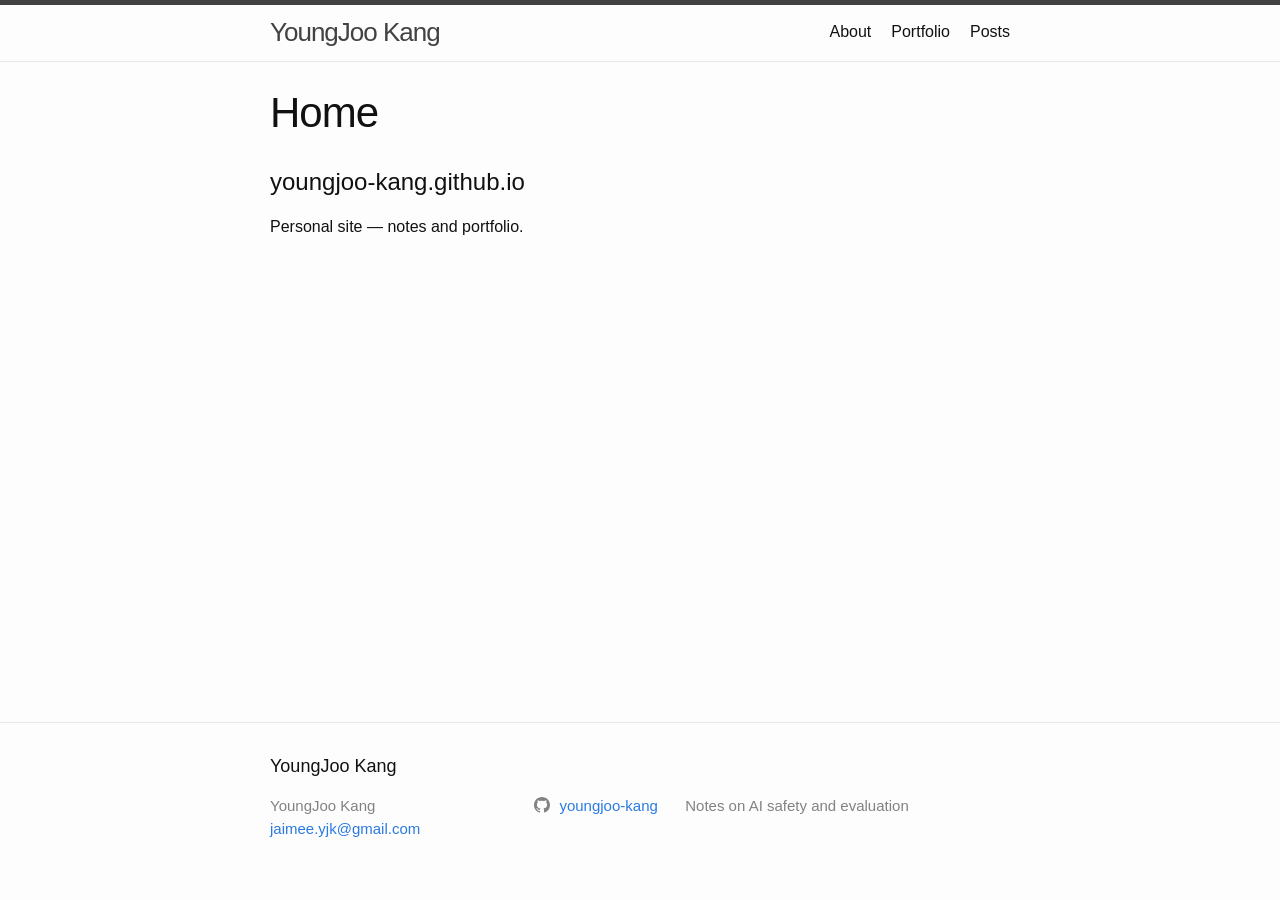
==== index.html @ 8b31a20b "deploy: youngjoo-kang/incubating@7ffd8a8e2f0ecfff0419dbbb44ae7ae4fb00c22d" ====
<!DOCTYPE html>
<html lang="en"><head>
  <meta charset="utf-8">
  <meta http-equiv="X-UA-Compatible" content="IE=edge">
  <meta name="viewport" content="width=device-width, initial-scale=1"><!-- Begin Jekyll SEO tag v2.8.0 -->
<title>Home | YoungJoo Kang</title>
<meta name="generator" content="Jekyll v3.10.0" />
<meta property="og:title" content="Home" />
<meta name="author" content="YoungJoo Kang" />
<meta property="og:locale" content="en_US" />
<meta name="description" content="Notes on AI safety and evaluation" />
<meta property="og:description" content="Notes on AI safety and evaluation" />
<meta property="og:site_name" content="YoungJoo Kang" />
<meta property="og:type" content="website" />
<meta name="twitter:card" content="summary" />
<meta property="twitter:title" content="Home" />
<script type="application/ld+json">
{"@context":"https://schema.org","@type":"WebSite","author":{"@type":"Person","name":"YoungJoo Kang"},"description":"Notes on AI safety and evaluation","headline":"Home","name":"YoungJoo Kang","url":"/"}</script>
<!-- End Jekyll SEO tag -->
<link rel="stylesheet" href="/assets/main.css"><link type="application/atom+xml" rel="alternate" href="/feed.xml" title="YoungJoo Kang" /></head>
<body><header class="site-header" role="banner">

  <div class="wrapper"><a class="site-title" rel="author" href="/">YoungJoo Kang</a><nav class="site-nav">
        <input type="checkbox" id="nav-trigger" class="nav-trigger" />
        <label for="nav-trigger">
          <span class="menu-icon">
            <svg viewBox="0 0 18 15" width="18px" height="15px">
              <path d="M18,1.484c0,0.82-0.665,1.484-1.484,1.484H1.484C0.665,2.969,0,2.304,0,1.484l0,0C0,0.665,0.665,0,1.484,0 h15.032C17.335,0,18,0.665,18,1.484L18,1.484z M18,7.516C18,8.335,17.335,9,16.516,9H1.484C0.665,9,0,8.335,0,7.516l0,0 c0-0.82,0.665-1.484,1.484-1.484h15.032C17.335,6.031,18,6.696,18,7.516L18,7.516z M18,13.516C18,14.335,17.335,15,16.516,15H1.484 C0.665,15,0,14.335,0,13.516l0,0c0-0.82,0.665-1.483,1.484-1.483h15.032C17.335,12.031,18,12.695,18,13.516L18,13.516z"/>
            </svg>
          </span>
        </label>

        <div class="trigger"><a class="page-link" href="/about.html">About</a><a class="page-link" href="/portfolio/">Portfolio</a><a class="page-link" href="/posts/">Posts</a></div>
      </nav></div>
</header>
<main class="page-content" aria-label="Content">
      <div class="wrapper">
        <article class="post">

  <header class="post-header">
    <h1 class="post-title">Home</h1>
  </header>

  <div class="post-content">
    <h1 id="youngjoo-kanggithubio">youngjoo-kang.github.io</h1>

<p>Personal site — notes and portfolio.</p>

  </div>

</article>

      </div>
    </main><footer class="site-footer h-card">
  <data class="u-url" href="/"></data>

  <div class="wrapper">

    <h2 class="footer-heading">YoungJoo Kang</h2>

    <div class="footer-col-wrapper">
      <div class="footer-col footer-col-1">
        <ul class="contact-list">
          <li class="p-name">YoungJoo Kang</li><li><a class="u-email" href="mailto:jaimee.yjk@gmail.com">jaimee.yjk@gmail.com</a></li></ul>
      </div>

      <div class="footer-col footer-col-2"><ul class="social-media-list"><li><a href="https://github.com/youngjoo-kang"><svg class="svg-icon"><use xlink:href="/assets/minima-social-icons.svg#github"></use></svg> <span class="username">youngjoo-kang</span></a></li></ul>
</div>

      <div class="footer-col footer-col-3">
        <p>Notes on AI safety and evaluation</p>
      </div>
    </div>

  </div>

</footer>
</body>

</html>
---- assets/main.css ----
/** Reset some basic elements */
body, h1, h2, h3, h4, h5, h6, p, blockquote, pre, hr, dl, dd, ol, ul, figure { margin: 0; padding: 0; }

/** Basic styling */
body { font: 400 16px/1.5 -apple-system, BlinkMacSystemFont, "Segoe UI", Roboto, Helvetica, Arial, sans-serif, "Apple Color Emoji", "Segoe UI Emoji", "Segoe UI Symbol"; color: #111; background-color: #fdfdfd; -webkit-text-size-adjust: 100%; -webkit-font-feature-settings: "kern" 1; -moz-font-feature-settings: "kern" 1; -o-font-feature-settings: "kern" 1; font-feature-settings: "kern" 1; font-kerning: normal; display: flex; min-height: 100vh; flex-direction: column; }

/** Set `margin-bottom` to maintain vertical rhythm */
h1, h2, h3, h4, h5, h6, p, blockquote, pre, ul, ol, dl, figure, .highlight { margin-bottom: 15px; }

/** `main` element */
main { display: block; /* Default value of `display` of `main` element is 'inline' in IE 11. */ }

/** Images */
img { max-width: 100%; vertical-align: middle; }

/** Figures */
figure > img { display: block; }

figcaption { font-size: 14px; }

/** Lists */
ul, ol { margin-left: 30px; }

li > ul, li > ol { margin-bottom: 0; }

/** Headings */
h1, h2, h3, h4, h5, h6 { font-weight: 400; }

/** Links */
a { color: #2a7ae2; text-decoration: none; }
a:visited { color: #1756a9; }
a:hover { color: #111; text-decoration: underline; }
.social-media-list a:hover { text-decoration: none; }
.social-media-list a:hover .username { text-decoration: underline; }

/** Blockquotes */
blockquote { color: #828282; border-left: 4px solid #e8e8e8; padding-left: 15px; font-size: 18px; letter-spacing: -1px; font-style: italic; }
blockquote > :last-child { margin-bottom: 0; }

/** Code formatting */
pre, code { font-size: 15px; border: 1px solid #e8e8e8; border-radius: 3px; background-color: #eef; }

code { padding: 1px 5px; }

pre { padding: 8px 12px; overflow-x: auto; }
pre > code { border: 0; padding-right: 0; padding-left: 0; }

/** Wrapper */
.wrapper { max-width: -webkit-calc(800px - (30px * 2)); max-width: calc(800px - (30px * 2)); margin-right: auto; margin-left: auto; padding-right: 30px; padding-left: 30px; }
@media screen and (max-width: 800px) { .wrapper { max-width: -webkit-calc(800px - (30px)); max-width: calc(800px - (30px)); padding-right: 15px; padding-left: 15px; } }

/** Clearfix */
.wrapper:after, .footer-col-wrapper:after { content: ""; display: table; clear: both; }

/** Icons */
.svg-icon { width: 16px; height: 16px; display: inline-block; fill: #828282; padding-right: 5px; vertical-align: text-top; }

.social-media-list li + li { padding-top: 5px; }

/** Tables */
table { margin-bottom: 30px; width: 100%; text-align: left; color: #3f3f3f; border-collapse: collapse; border: 1px solid #e8e8e8; }
table tr:nth-child(even) { background-color: #f7f7f7; }
table th, table td { padding: 10px 15px; }
table th { background-color: #f0f0f0; border: 1px solid #dedede; border-bottom-color: #c9c9c9; }
table td { border: 1px solid #e8e8e8; }

/** Site header */
.site-header { border-top: 5px solid #424242; border-bottom: 1px solid #e8e8e8; min-height: 55.95px; position: relative; }

.site-title { font-size: 26px; font-weight: 300; line-height: 54px; letter-spacing: -1px; margin-bottom: 0; float: left; }
.site-title, .site-title:visited { color: #424242; }

.site-nav { float: right; line-height: 54px; }
.site-nav .nav-trigger { display: none; }
.site-nav .menu-icon { display: none; }
.site-nav .page-link { color: #111; line-height: 1.5; }
.site-nav .page-link:not(:last-child) { margin-right: 20px; }
@media screen and (max-width: 600px) { .site-nav { position: absolute; top: 9px; right: 15px; background-color: #fdfdfd; border: 1px solid #e8e8e8; border-radius: 5px; text-align: right; }
  .site-nav label[for="nav-trigger"] { display: block; float: right; width: 36px; height: 36px; z-index: 2; cursor: pointer; }
  .site-nav .menu-icon { display: block; float: right; width: 36px; height: 26px; line-height: 0; padding-top: 10px; text-align: center; }
  .site-nav .menu-icon > svg { fill: #424242; }
  .site-nav input ~ .trigger { clear: both; display: none; }
  .site-nav input:checked ~ .trigger { display: block; padding-bottom: 5px; }
  .site-nav .page-link { display: block; padding: 5px 10px; margin-left: 20px; }
  .site-nav .page-link:not(:last-child) { margin-right: 0; } }

/** Site footer */
.site-footer { border-top: 1px solid #e8e8e8; padding: 30px 0; }

.footer-heading { font-size: 18px; margin-bottom: 15px; }

.contact-list, .social-media-list { list-style: none; margin-left: 0; }

.footer-col-wrapper { font-size: 15px; color: #828282; margin-left: -15px; }

.footer-col { float: left; margin-bottom: 15px; padding-left: 15px; }

.footer-col-1 { width: -webkit-calc(35% - (30px / 2)); width: calc(35% - (30px / 2)); }

.footer-col-2 { width: -webkit-calc(20% - (30px / 2)); width: calc(20% - (30px / 2)); }

.footer-col-3 { width: -webkit-calc(45% - (30px / 2)); width: calc(45% - (30px / 2)); }

@media screen and (max-width: 800px) { .footer-col-1, .footer-col-2 { width: -webkit-calc(50% - (30px / 2)); width: calc(50% - (30px / 2)); }
  .footer-col-3 { width: -webkit-calc(100% - (30px / 2)); width: calc(100% - (30px / 2)); } }
@media screen and (max-width: 600px) { .footer-col { float: none; width: -webkit-calc(100% - (30px / 2)); width: calc(100% - (30px / 2)); } }
/** Page content */
.page-content { padding: 30px 0; flex: 1; }

.page-heading { font-size: 32px; }

.post-list-heading { font-size: 28px; }

.post-list { margin-left: 0; list-style: none; }
.post-list > li { margin-bottom: 30px; }

.post-meta { font-size: 14px; color: #828282; }

.post-link { display: block; font-size: 24px; }

/** Posts */
.post-header { margin-bottom: 30px; }

.post-title { font-size: 42px; letter-spacing: -1px; line-height: 1; }
@media screen and (max-width: 800px) { .post-title { font-size: 36px; } }

.post-content { margin-bottom: 30px; }
.post-content h2 { font-size: 32px; }
@media screen and (max-width: 800px) { .post-content h2 { font-size: 28px; } }
.post-content h3 { font-size: 26px; }
@media screen and (max-width: 800px) { .post-content h3 { font-size: 22px; } }
.post-content h4 { font-size: 20px; }
@media screen and (max-width: 800px) { .post-content h4 { font-size: 18px; } }

/** Syntax highlighting styles */
.highlight { background: #fff; }
.highlighter-rouge .highlight { background: #eef; }
.highlight .c { color: #998; font-style: italic; }
.highlight .err { color: #a61717; background-color: #e3d2d2; }
.highlight .k { font-weight: bold; }
.highlight .o { font-weight: bold; }
.highlight .cm { color: #998; font-style: italic; }
.highlight .cp { color: #999; font-weight: bold; }
.highlight .c1 { color: #998; font-style: italic; }
.highlight .cs { color: #999; font-weight: bold; font-style: italic; }
.highlight .gd { color: #000; background-color: #fdd; }
.highlight .gd .x { color: #000; background-color: #faa; }
.highlight .ge { font-style: italic; }
.highlight .gr { color: #a00; }
.highlight .gh { color: #999; }
.highlight .gi { color: #000; background-color: #dfd; }
.highlight .gi .x { color: #000; background-color: #afa; }
.highlight .go { color: #888; }
.highlight .gp { color: #555; }
.highlight .gs { font-weight: bold; }
.highlight .gu { color: #aaa; }
.highlight .gt { color: #a00; }
.highlight .kc { font-weight: bold; }
.highlight .kd { font-weight: bold; }
.highlight .kp { font-weight: bold; }
.highlight .kr { font-weight: bold; }
.highlight .kt { color: #458; font-weight: bold; }
.highlight .m { color: #099; }
.highlight .s { color: #d14; }
.highlight .na { color: #008080; }
.highlight .nb { color: #0086B3; }
.highlight .nc { color: #458; font-weight: bold; }
.highlight .no { color: #008080; }
.highlight .ni { color: #800080; }
.highlight .ne { color: #900; font-weight: bold; }
.highlight .nf { color: #900; font-weight: bold; }
.highlight .nn { color: #555; }
.highlight .nt { color: #000080; }
.highlight .nv { color: #008080; }
.highlight .ow { font-weight: bold; }
.highlight .w { color: #bbb; }
.highlight .mf { color: #099; }
.highlight .mh { color: #099; }
.highlight .mi { color: #099; }
.highlight .mo { color: #099; }
.highlight .sb { color: #d14; }
.highlight .sc { color: #d14; }
.highlight .sd { color: #d14; }
.highlight .s2 { color: #d14; }
.highlight .se { color: #d14; }
.highlight .sh { color: #d14; }
.highlight .si { color: #d14; }
.highlight .sx { color: #d14; }
.highlight .sr { color: #009926; }
.highlight .s1 { color: #d14; }
.highlight .ss { color: #990073; }
.highlight .bp { color: #999; }
.highlight .vc { color: #008080; }
.highlight .vg { color: #008080; }
.highlight .vi { color: #008080; }
.highlight .il { color: #099; }
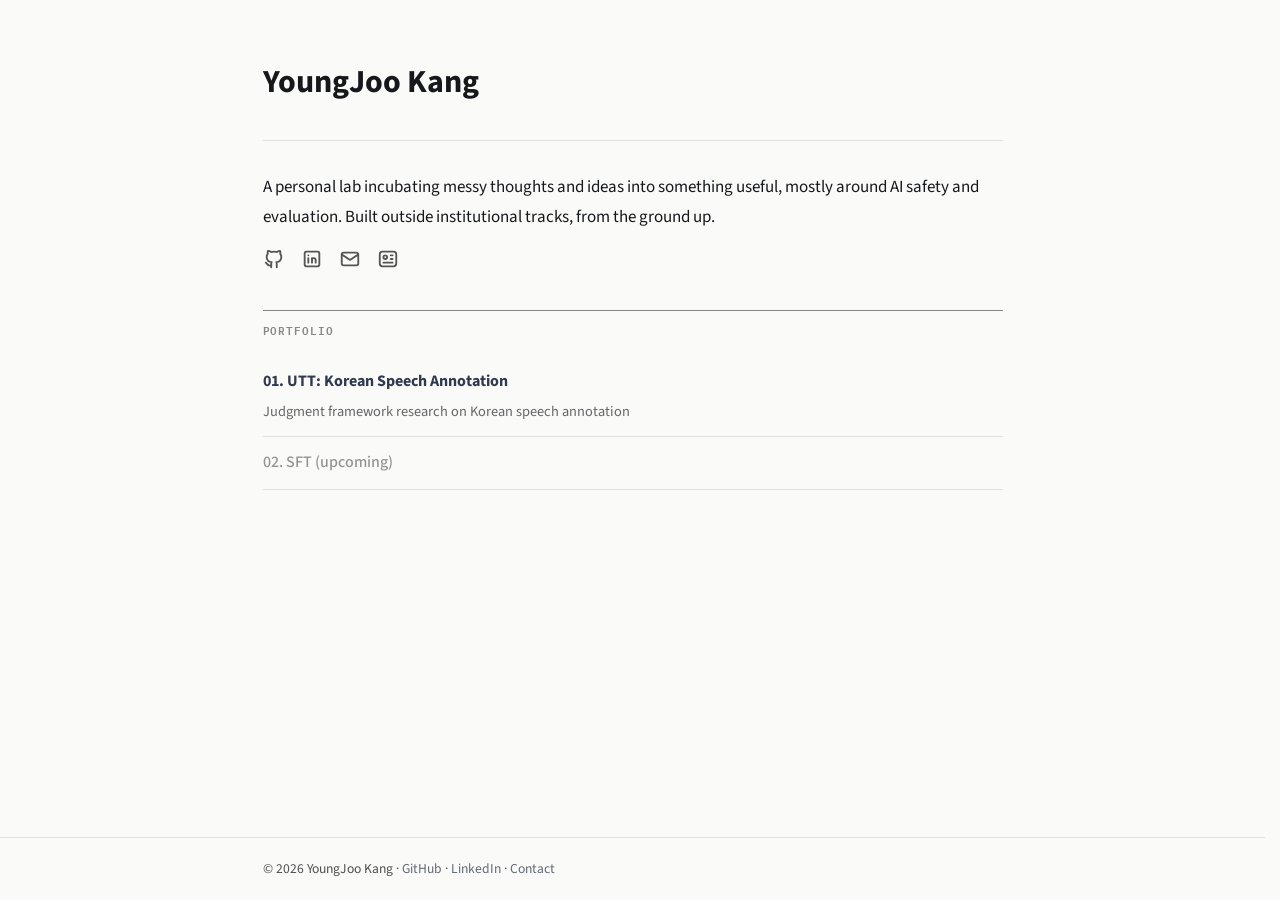
==== commit 85dac900: "deploy: youngjoo-kang/incubating@a59af5ba802f0922b0de7497b48bf69e81c887ba" ====
--- a/index.html
+++ b/index.html
@@ -2,78 +2,72 @@
 <html lang="en"><head>
   <meta charset="utf-8">
   <meta http-equiv="X-UA-Compatible" content="IE=edge">
-  <meta name="viewport" content="width=device-width, initial-scale=1"><!-- Begin Jekyll SEO tag v2.8.0 -->
+  <meta name="viewport" content="width=device-width, initial-scale=1"><!-- Begin Jekyll SEO tag v2.9.0 -->
 <title>Home | YoungJoo Kang</title>
-<meta name="generator" content="Jekyll v3.10.0" />
+<meta name="generator" content="Jekyll v4.4.1" />
 <meta property="og:title" content="Home" />
 <meta name="author" content="YoungJoo Kang" />
 <meta property="og:locale" content="en_US" />
-<meta name="description" content="Notes on AI safety and evaluation" />
-<meta property="og:description" content="Notes on AI safety and evaluation" />
+<meta name="description" content="Notes on AI Safety and Evaluation" />
+<meta name="twitter:description" property="og:description" content="Notes on AI Safety and Evaluation" />
 <meta property="og:site_name" content="YoungJoo Kang" />
 <meta property="og:type" content="website" />
 <meta name="twitter:card" content="summary" />
-<meta property="twitter:title" content="Home" />
+<meta name="twitter:title" content="Home" />
 <script type="application/ld+json">
-{"@context":"https://schema.org","@type":"WebSite","author":{"@type":"Person","name":"YoungJoo Kang"},"description":"Notes on AI safety and evaluation","headline":"Home","name":"YoungJoo Kang","url":"/"}</script>
+{"@context":"https://schema.org","@type":"WebSite","author":{"@type":"Person","name":"YoungJoo Kang"},"description":"Notes on AI Safety and Evaluation","headline":"Home","name":"YoungJoo Kang","url":"/"}</script>
 <!-- End Jekyll SEO tag -->
-<link rel="stylesheet" href="/assets/main.css"><link type="application/atom+xml" rel="alternate" href="/feed.xml" title="YoungJoo Kang" /></head>
-<body><header class="site-header" role="banner">
-
-  <div class="wrapper"><a class="site-title" rel="author" href="/">YoungJoo Kang</a><nav class="site-nav">
-        <input type="checkbox" id="nav-trigger" class="nav-trigger" />
-        <label for="nav-trigger">
-          <span class="menu-icon">
-            <svg viewBox="0 0 18 15" width="18px" height="15px">
-              <path d="M18,1.484c0,0.82-0.665,1.484-1.484,1.484H1.484C0.665,2.969,0,2.304,0,1.484l0,0C0,0.665,0.665,0,1.484,0 h15.032C17.335,0,18,0.665,18,1.484L18,1.484z M18,7.516C18,8.335,17.335,9,16.516,9H1.484C0.665,9,0,8.335,0,7.516l0,0 c0-0.82,0.665-1.484,1.484-1.484h15.032C17.335,6.031,18,6.696,18,7.516L18,7.516z M18,13.516C18,14.335,17.335,15,16.516,15H1.484 C0.665,15,0,14.335,0,13.516l0,0c0-0.82,0.665-1.483,1.484-1.483h15.032C17.335,12.031,18,12.695,18,13.516L18,13.516z"/>
-            </svg>
-          </span>
-        </label>
-
-        <div class="trigger"><a class="page-link" href="/about.html">About</a><a class="page-link" href="/portfolio/">Portfolio</a><a class="page-link" href="/posts/">Posts</a></div>
-      </nav></div>
-</header>
+<link rel="stylesheet" href="/assets/main.css"><link type="application/atom+xml" rel="alternate" href="/feed.xml" title="YoungJoo Kang" /><script data-goatcounter="https://youngjoo-kang.goatcounter.com/count" async src="//gc.zgo.at/count.js"></script></head>
+<body>
 <main class="page-content" aria-label="Content">
       <div class="wrapper">
-        <article class="post">
-
-  <header class="post-header">
-    <h1 class="post-title">Home</h1>
+        <article class="home">
+  <header class="home__header">
+    <h1 class="home__name">YoungJoo Kang</h1>
   </header>
 
-  <div class="post-content">
-    <h1 id="youngjoo-kanggithubio">youngjoo-kang.github.io</h1>
+  <div class="home__bio">
+    <p>A personal lab incubating messy thoughts and ideas into something useful, mostly around AI safety and evaluation. Built outside institutional tracks, from the ground up.</p>
 
-<p>Personal site — notes and portfolio.</p>
+<p class="home__links">
+<a href="https://github.com/youngjoo-kang" title="GitHub" aria-label="GitHub"><svg viewBox="0 0 24 24" role="img" aria-hidden="true" fill="none" stroke="currentColor" stroke-width="2" stroke-linecap="round" stroke-linejoin="round"><path d="M9 19c-4.3 1.4 -4.3 -2.5 -6 -3m12 5v-3.5c0 -1 .1 -1.4 -.5 -2c2.8 -.3 5.5 -1.4 5.5 -6a4.6 4.6 0 0 0 -1.3 -3.2a4.2 4.2 0 0 0 -.1 -3.2s-1.1 -.3 -3.5 1.3a12.3 12.3 0 0 0 -6.2 0c-2.4 -1.6 -3.5 -1.3 -3.5 -1.3a4.2 4.2 0 0 0 -.1 3.2a4.6 4.6 0 0 0 -1.3 3.2c0 4.6 2.7 5.7 5.5 6c-.6 .6 -.6 1.2 -.5 2v3.5" /></svg></a>
+<a href="https://www.linkedin.com/in/jaimeekang" title="LinkedIn" aria-label="LinkedIn"><svg viewBox="0 0 24 24" role="img" aria-hidden="true" fill="none" stroke="currentColor" stroke-width="2" stroke-linecap="round" stroke-linejoin="round"><path d="M4 6a2 2 0 0 1 2 -2h12a2 2 0 0 1 2 2v12a2 2 0 0 1 -2 2h-12a2 2 0 0 1 -2 -2z" /><path d="M8 11l0 5" /><path d="M8 8l0 .01" /><path d="M12 16l0 -5" /><path d="M16 16v-3a2 2 0 0 0 -4 0" /></svg></a>
+<a href="mailto:jaimee.yjk@gmail.com" title="Email" aria-label="Email"><svg viewBox="0 0 24 24" role="img" aria-hidden="true" fill="none" stroke="currentColor" stroke-width="2" stroke-linecap="round" stroke-linejoin="round"><path d="M3 7a2 2 0 0 1 2 -2h14a2 2 0 0 1 2 2v10a2 2 0 0 1 -2 2h-14a2 2 0 0 1 -2 -2z" /><path d="M3 7l9 6l9 -6" /></svg></a>
+<a href="/assets/resume.pdf" title="Resume" aria-label="Resume"><svg viewBox="0 0 24 24" role="img" aria-hidden="true" fill="none" stroke="currentColor" stroke-width="2" stroke-linecap="round" stroke-linejoin="round"><path d="M3 7a3 3 0 0 1 3 -3h12a3 3 0 0 1 3 3v10a3 3 0 0 1 -3 3h-12a3 3 0 0 1 -3 -3z" /><path d="M9 10m-2 0a2 2 0 1 0 4 0a2 2 0 1 0 -4 0" /><path d="M15 8l2 0" /><path d="M15 12l2 0" /><path d="M7 16l10 0" /></svg></a>
+</p>
 
   </div>
 
+  <section class="home__section">
+    <h2 class="home__label">Portfolio</h2>
+    <ul class="home__list">
+      
+      
+      
+      <li class="home__row">
+        <a class="home__row-title" href="/portfolio/utt/">01. UTT: Korean Speech Annotation</a>
+        <div class="home__row-desc">Judgment framework research on Korean speech annotation</div>
+      </li>
+      
+      <li class="home__row home__row--upcoming">
+        <span class="home__row-title">02. SFT (upcoming)</span>
+      </li>
+    </ul>
+  </section>
+
+  
 </article>
 
       </div>
-    </main><footer class="site-footer h-card">
-  <data class="u-url" href="/"></data>
-
+    </main><footer class="site-footer">
   <div class="wrapper">
-
-    <h2 class="footer-heading">YoungJoo Kang</h2>
-
-    <div class="footer-col-wrapper">
-      <div class="footer-col footer-col-1">
-        <ul class="contact-list">
-          <li class="p-name">YoungJoo Kang</li><li><a class="u-email" href="mailto:jaimee.yjk@gmail.com">jaimee.yjk@gmail.com</a></li></ul>
-      </div>
-
-      <div class="footer-col footer-col-2"><ul class="social-media-list"><li><a href="https://github.com/youngjoo-kang"><svg class="svg-icon"><use xlink:href="/assets/minima-social-icons.svg#github"></use></svg> <span class="username">youngjoo-kang</span></a></li></ul>
-</div>
-
-      <div class="footer-col footer-col-3">
-        <p>Notes on AI safety and evaluation</p>
-      </div>
-    </div>
-
+    <p class="footer-line">
+      &copy; 2026 YoungJoo Kang ·
+      <a href="https://github.com/youngjoo-kang">GitHub</a> ·
+      <a href="https://www.linkedin.com/in/jaimeekang">LinkedIn</a> ·
+      <a href="mailto:jaimee.yjk@gmail.com">Contact</a>
+    </p>
   </div>
-
 </footer>
 </body>
 
--- a/assets/main.css
+++ b/assets/main.css
@@ -1,196 +1,1209 @@
-/** Reset some basic elements */
-body, h1, h2, h3, h4, h5, h6, p, blockquote, pre, hr, dl, dd, ol, ul, figure { margin: 0; padding: 0; }
-
-/** Basic styling */
-body { font: 400 16px/1.5 -apple-system, BlinkMacSystemFont, "Segoe UI", Roboto, Helvetica, Arial, sans-serif, "Apple Color Emoji", "Segoe UI Emoji", "Segoe UI Symbol"; color: #111; background-color: #fdfdfd; -webkit-text-size-adjust: 100%; -webkit-font-feature-settings: "kern" 1; -moz-font-feature-settings: "kern" 1; -o-font-feature-settings: "kern" 1; font-feature-settings: "kern" 1; font-kerning: normal; display: flex; min-height: 100vh; flex-direction: column; }
-
-/** Set `margin-bottom` to maintain vertical rhythm */
-h1, h2, h3, h4, h5, h6, p, blockquote, pre, ul, ol, dl, figure, .highlight { margin-bottom: 15px; }
-
-/** `main` element */
-main { display: block; /* Default value of `display` of `main` element is 'inline' in IE 11. */ }
-
-/** Images */
-img { max-width: 100%; vertical-align: middle; }
-
-/** Figures */
-figure > img { display: block; }
-
-figcaption { font-size: 14px; }
-
-/** Lists */
-ul, ol { margin-left: 30px; }
-
-li > ul, li > ol { margin-bottom: 0; }
-
-/** Headings */
-h1, h2, h3, h4, h5, h6 { font-weight: 400; }
-
-/** Links */
-a { color: #2a7ae2; text-decoration: none; }
-a:visited { color: #1756a9; }
-a:hover { color: #111; text-decoration: underline; }
-.social-media-list a:hover { text-decoration: none; }
-.social-media-list a:hover .username { text-decoration: underline; }
-
-/** Blockquotes */
-blockquote { color: #828282; border-left: 4px solid #e8e8e8; padding-left: 15px; font-size: 18px; letter-spacing: -1px; font-style: italic; }
-blockquote > :last-child { margin-bottom: 0; }
-
-/** Code formatting */
-pre, code { font-size: 15px; border: 1px solid #e8e8e8; border-radius: 3px; background-color: #eef; }
-
-code { padding: 1px 5px; }
-
-pre { padding: 8px 12px; overflow-x: auto; }
-pre > code { border: 0; padding-right: 0; padding-left: 0; }
-
-/** Wrapper */
-.wrapper { max-width: -webkit-calc(800px - (30px * 2)); max-width: calc(800px - (30px * 2)); margin-right: auto; margin-left: auto; padding-right: 30px; padding-left: 30px; }
-@media screen and (max-width: 800px) { .wrapper { max-width: -webkit-calc(800px - (30px)); max-width: calc(800px - (30px)); padding-right: 15px; padding-left: 15px; } }
-
-/** Clearfix */
-.wrapper:after, .footer-col-wrapper:after { content: ""; display: table; clear: both; }
-
-/** Icons */
-.svg-icon { width: 16px; height: 16px; display: inline-block; fill: #828282; padding-right: 5px; vertical-align: text-top; }
-
-.social-media-list li + li { padding-top: 5px; }
-
-/** Tables */
-table { margin-bottom: 30px; width: 100%; text-align: left; color: #3f3f3f; border-collapse: collapse; border: 1px solid #e8e8e8; }
-table tr:nth-child(even) { background-color: #f7f7f7; }
-table th, table td { padding: 10px 15px; }
-table th { background-color: #f0f0f0; border: 1px solid #dedede; border-bottom-color: #c9c9c9; }
-table td { border: 1px solid #e8e8e8; }
-
-/** Site header */
-.site-header { border-top: 5px solid #424242; border-bottom: 1px solid #e8e8e8; min-height: 55.95px; position: relative; }
-
-.site-title { font-size: 26px; font-weight: 300; line-height: 54px; letter-spacing: -1px; margin-bottom: 0; float: left; }
-.site-title, .site-title:visited { color: #424242; }
-
-.site-nav { float: right; line-height: 54px; }
-.site-nav .nav-trigger { display: none; }
-.site-nav .menu-icon { display: none; }
-.site-nav .page-link { color: #111; line-height: 1.5; }
-.site-nav .page-link:not(:last-child) { margin-right: 20px; }
-@media screen and (max-width: 600px) { .site-nav { position: absolute; top: 9px; right: 15px; background-color: #fdfdfd; border: 1px solid #e8e8e8; border-radius: 5px; text-align: right; }
-  .site-nav label[for="nav-trigger"] { display: block; float: right; width: 36px; height: 36px; z-index: 2; cursor: pointer; }
-  .site-nav .menu-icon { display: block; float: right; width: 36px; height: 26px; line-height: 0; padding-top: 10px; text-align: center; }
-  .site-nav .menu-icon > svg { fill: #424242; }
-  .site-nav input ~ .trigger { clear: both; display: none; }
-  .site-nav input:checked ~ .trigger { display: block; padding-bottom: 5px; }
-  .site-nav .page-link { display: block; padding: 5px 10px; margin-left: 20px; }
-  .site-nav .page-link:not(:last-child) { margin-right: 0; } }
-
-/** Site footer */
-.site-footer { border-top: 1px solid #e8e8e8; padding: 30px 0; }
-
-.footer-heading { font-size: 18px; margin-bottom: 15px; }
-
-.contact-list, .social-media-list { list-style: none; margin-left: 0; }
-
-.footer-col-wrapper { font-size: 15px; color: #828282; margin-left: -15px; }
-
-.footer-col { float: left; margin-bottom: 15px; padding-left: 15px; }
-
-.footer-col-1 { width: -webkit-calc(35% - (30px / 2)); width: calc(35% - (30px / 2)); }
-
-.footer-col-2 { width: -webkit-calc(20% - (30px / 2)); width: calc(20% - (30px / 2)); }
-
-.footer-col-3 { width: -webkit-calc(45% - (30px / 2)); width: calc(45% - (30px / 2)); }
-
-@media screen and (max-width: 800px) { .footer-col-1, .footer-col-2 { width: -webkit-calc(50% - (30px / 2)); width: calc(50% - (30px / 2)); }
-  .footer-col-3 { width: -webkit-calc(100% - (30px / 2)); width: calc(100% - (30px / 2)); } }
-@media screen and (max-width: 600px) { .footer-col { float: none; width: -webkit-calc(100% - (30px / 2)); width: calc(100% - (30px / 2)); } }
-/** Page content */
-.page-content { padding: 30px 0; flex: 1; }
-
-.page-heading { font-size: 32px; }
-
-.post-list-heading { font-size: 28px; }
-
-.post-list { margin-left: 0; list-style: none; }
-.post-list > li { margin-bottom: 30px; }
-
-.post-meta { font-size: 14px; color: #828282; }
-
-.post-link { display: block; font-size: 24px; }
-
-/** Posts */
-.post-header { margin-bottom: 30px; }
-
-.post-title { font-size: 42px; letter-spacing: -1px; line-height: 1; }
-@media screen and (max-width: 800px) { .post-title { font-size: 36px; } }
-
-.post-content { margin-bottom: 30px; }
-.post-content h2 { font-size: 32px; }
-@media screen and (max-width: 800px) { .post-content h2 { font-size: 28px; } }
-.post-content h3 { font-size: 26px; }
-@media screen and (max-width: 800px) { .post-content h3 { font-size: 22px; } }
-.post-content h4 { font-size: 20px; }
-@media screen and (max-width: 800px) { .post-content h4 { font-size: 18px; } }
-
-/** Syntax highlighting styles */
-.highlight { background: #fff; }
-.highlighter-rouge .highlight { background: #eef; }
-.highlight .c { color: #998; font-style: italic; }
-.highlight .err { color: #a61717; background-color: #e3d2d2; }
-.highlight .k { font-weight: bold; }
-.highlight .o { font-weight: bold; }
-.highlight .cm { color: #998; font-style: italic; }
-.highlight .cp { color: #999; font-weight: bold; }
-.highlight .c1 { color: #998; font-style: italic; }
-.highlight .cs { color: #999; font-weight: bold; font-style: italic; }
-.highlight .gd { color: #000; background-color: #fdd; }
-.highlight .gd .x { color: #000; background-color: #faa; }
-.highlight .ge { font-style: italic; }
-.highlight .gr { color: #a00; }
-.highlight .gh { color: #999; }
-.highlight .gi { color: #000; background-color: #dfd; }
-.highlight .gi .x { color: #000; background-color: #afa; }
-.highlight .go { color: #888; }
-.highlight .gp { color: #555; }
-.highlight .gs { font-weight: bold; }
-.highlight .gu { color: #aaa; }
-.highlight .gt { color: #a00; }
-.highlight .kc { font-weight: bold; }
-.highlight .kd { font-weight: bold; }
-.highlight .kp { font-weight: bold; }
-.highlight .kr { font-weight: bold; }
-.highlight .kt { color: #458; font-weight: bold; }
-.highlight .m { color: #099; }
-.highlight .s { color: #d14; }
-.highlight .na { color: #008080; }
-.highlight .nb { color: #0086B3; }
-.highlight .nc { color: #458; font-weight: bold; }
-.highlight .no { color: #008080; }
-.highlight .ni { color: #800080; }
-.highlight .ne { color: #900; font-weight: bold; }
-.highlight .nf { color: #900; font-weight: bold; }
-.highlight .nn { color: #555; }
-.highlight .nt { color: #000080; }
-.highlight .nv { color: #008080; }
-.highlight .ow { font-weight: bold; }
-.highlight .w { color: #bbb; }
-.highlight .mf { color: #099; }
-.highlight .mh { color: #099; }
-.highlight .mi { color: #099; }
-.highlight .mo { color: #099; }
-.highlight .sb { color: #d14; }
-.highlight .sc { color: #d14; }
-.highlight .sd { color: #d14; }
-.highlight .s2 { color: #d14; }
-.highlight .se { color: #d14; }
-.highlight .sh { color: #d14; }
-.highlight .si { color: #d14; }
-.highlight .sx { color: #d14; }
-.highlight .sr { color: #009926; }
-.highlight .s1 { color: #d14; }
-.highlight .ss { color: #990073; }
-.highlight .bp { color: #999; }
-.highlight .vc { color: #008080; }
-.highlight .vg { color: #008080; }
-.highlight .vi { color: #008080; }
-.highlight .il { color: #099; }
+@charset "UTF-8";
+/**
+ * Reset some basic elements
+ */
+@import url("https://fonts.googleapis.com/css2?family=Source+Sans+3:wght@400;600;700&family=IBM+Plex+Mono:wght@500;600&display=swap");
+body, h1, h2, h3, h4, h5, h6,
+p, blockquote, pre, hr,
+dl, dd, ol, ul, figure {
+  margin: 0;
+  padding: 0;
+}
+
+/**
+ * Basic styling
+ */
+body {
+  font: 400 16px/1.5 -apple-system, BlinkMacSystemFont, "Segoe UI", Roboto, Helvetica, Arial, sans-serif, "Apple Color Emoji", "Segoe UI Emoji", "Segoe UI Symbol";
+  color: #111;
+  background-color: #fdfdfd;
+  -webkit-text-size-adjust: 100%;
+  -webkit-font-feature-settings: "kern" 1;
+  -moz-font-feature-settings: "kern" 1;
+  -o-font-feature-settings: "kern" 1;
+  font-feature-settings: "kern" 1;
+  font-kerning: normal;
+  display: flex;
+  min-height: 100vh;
+  flex-direction: column;
+}
+
+/**
+ * Set `margin-bottom` to maintain vertical rhythm
+ */
+h1, h2, h3, h4, h5, h6,
+p, blockquote, pre,
+ul, ol, dl, figure,
+.highlight {
+  margin-bottom: 15px;
+}
+
+/**
+ * `main` element
+ */
+main {
+  display: block; /* Default value of `display` of `main` element is 'inline' in IE 11. */
+}
+
+/**
+ * Images
+ */
+img {
+  max-width: 100%;
+  vertical-align: middle;
+}
+
+/**
+ * Figures
+ */
+figure > img {
+  display: block;
+}
+
+figcaption {
+  font-size: 14px;
+}
+
+/**
+ * Lists
+ */
+ul, ol {
+  margin-left: 30px;
+}
+
+li > ul,
+li > ol {
+  margin-bottom: 0;
+}
+
+/**
+ * Headings
+ */
+h1, h2, h3, h4, h5, h6 {
+  font-weight: 400;
+}
+
+/**
+ * Links
+ */
+a {
+  color: #2a7ae2;
+  text-decoration: none;
+}
+a:visited {
+  color: rgb(22.9483471074, 86.2541322314, 168.5516528926);
+}
+a:hover {
+  color: #111;
+  text-decoration: underline;
+}
+.social-media-list a:hover {
+  text-decoration: none;
+}
+.social-media-list a:hover .username {
+  text-decoration: underline;
+}
+
+/**
+ * Blockquotes
+ */
+blockquote {
+  color: #828282;
+  border-left: 4px solid #e8e8e8;
+  padding-left: 15px;
+  font-size: 18px;
+  letter-spacing: -1px;
+  font-style: italic;
+}
+blockquote > :last-child {
+  margin-bottom: 0;
+}
+
+/**
+ * Code formatting
+ */
+pre,
+code {
+  font-size: 15px;
+  border: 1px solid #e8e8e8;
+  border-radius: 3px;
+  background-color: #eef;
+}
+
+code {
+  padding: 1px 5px;
+}
+
+pre {
+  padding: 8px 12px;
+  overflow-x: auto;
+}
+pre > code {
+  border: 0;
+  padding-right: 0;
+  padding-left: 0;
+}
+
+/**
+ * Wrapper
+ */
+.wrapper {
+  max-width: -webkit-calc(800px - (30px * 2));
+  max-width: calc(800px - 30px * 2);
+  margin-right: auto;
+  margin-left: auto;
+  padding-right: 30px;
+  padding-left: 30px;
+}
+@media screen and (max-width: 800px) {
+  .wrapper {
+    max-width: -webkit-calc(800px - (30px));
+    max-width: calc(800px - (30px));
+    padding-right: 15px;
+    padding-left: 15px;
+  }
+}
+
+/**
+ * Clearfix
+ */
+.footer-col-wrapper:after, .wrapper:after {
+  content: "";
+  display: table;
+  clear: both;
+}
+
+/**
+ * Icons
+ */
+.svg-icon {
+  width: 16px;
+  height: 16px;
+  display: inline-block;
+  fill: #828282;
+  padding-right: 5px;
+  vertical-align: text-top;
+}
+
+.social-media-list li + li {
+  padding-top: 5px;
+}
+
+/**
+ * Tables
+ */
+table {
+  margin-bottom: 30px;
+  width: 100%;
+  text-align: left;
+  color: rgb(62.9, 62.9, 62.9);
+  border-collapse: collapse;
+  border: 1px solid #e8e8e8;
+}
+table tr:nth-child(even) {
+  background-color: rgb(247.3, 247.3, 247.3);
+}
+table th, table td {
+  padding: 9.999999999px 15px;
+}
+table th {
+  background-color: rgb(239.65, 239.65, 239.65);
+  border: 1px solid rgb(221.8, 221.8, 221.8);
+  border-bottom-color: rgb(201.4, 201.4, 201.4);
+}
+table td {
+  border: 1px solid #e8e8e8;
+}
+
+/**
+ * Site header
+ */
+.site-header {
+  border-top: 5px solid rgb(66.25, 66.25, 66.25);
+  border-bottom: 1px solid #e8e8e8;
+  min-height: 55.95px;
+  position: relative;
+}
+
+.site-title {
+  font-size: 26px;
+  font-weight: 300;
+  line-height: 54px;
+  letter-spacing: -1px;
+  margin-bottom: 0;
+  float: left;
+}
+.site-title, .site-title:visited {
+  color: rgb(66.25, 66.25, 66.25);
+}
+
+.site-nav {
+  float: right;
+  line-height: 54px;
+}
+.site-nav .nav-trigger {
+  display: none;
+}
+.site-nav .menu-icon {
+  display: none;
+}
+.site-nav .page-link {
+  color: #111;
+  line-height: 1.5;
+}
+.site-nav .page-link:not(:last-child) {
+  margin-right: 20px;
+}
+@media screen and (max-width: 600px) {
+  .site-nav {
+    position: absolute;
+    top: 9px;
+    right: 15px;
+    background-color: #fdfdfd;
+    border: 1px solid #e8e8e8;
+    border-radius: 5px;
+    text-align: right;
+  }
+  .site-nav label[for=nav-trigger] {
+    display: block;
+    float: right;
+    width: 36px;
+    height: 36px;
+    z-index: 2;
+    cursor: pointer;
+  }
+  .site-nav .menu-icon {
+    display: block;
+    float: right;
+    width: 36px;
+    height: 26px;
+    line-height: 0;
+    padding-top: 10px;
+    text-align: center;
+  }
+  .site-nav .menu-icon > svg {
+    fill: rgb(66.25, 66.25, 66.25);
+  }
+  .site-nav input ~ .trigger {
+    clear: both;
+    display: none;
+  }
+  .site-nav input:checked ~ .trigger {
+    display: block;
+    padding-bottom: 5px;
+  }
+  .site-nav .page-link {
+    display: block;
+    margin-left: 20px;
+    padding: 5px 10px;
+  }
+  .site-nav .page-link:not(:last-child) {
+    margin-right: 0;
+  }
+}
+
+/**
+ * Site footer
+ */
+.site-footer {
+  border-top: 1px solid #e8e8e8;
+  padding: 30px 0;
+}
+
+.footer-heading {
+  font-size: 18px;
+  margin-bottom: 15px;
+}
+
+.contact-list,
+.social-media-list {
+  list-style: none;
+  margin-left: 0;
+}
+
+.footer-col-wrapper {
+  font-size: 15px;
+  color: #828282;
+  margin-left: -15px;
+}
+
+.footer-col {
+  float: left;
+  margin-bottom: 15px;
+  padding-left: 15px;
+}
+
+.footer-col-1 {
+  width: -webkit-calc(35% - (30px / 2));
+  width: calc(35% - 30px / 2);
+}
+
+.footer-col-2 {
+  width: -webkit-calc(20% - (30px / 2));
+  width: calc(20% - 30px / 2);
+}
+
+.footer-col-3 {
+  width: -webkit-calc(45% - (30px / 2));
+  width: calc(45% - 30px / 2);
+}
+
+@media screen and (max-width: 800px) {
+  .footer-col-1,
+  .footer-col-2 {
+    width: -webkit-calc(50% - (30px / 2));
+    width: calc(50% - 30px / 2);
+  }
+  .footer-col-3 {
+    width: -webkit-calc(100% - (30px / 2));
+    width: calc(100% - 30px / 2);
+  }
+}
+@media screen and (max-width: 600px) {
+  .footer-col {
+    float: none;
+    width: -webkit-calc(100% - (30px / 2));
+    width: calc(100% - 30px / 2);
+  }
+}
+/**
+ * Page content
+ */
+.page-content {
+  padding: 30px 0;
+  flex: 1;
+}
+
+.page-heading {
+  font-size: 32px;
+}
+
+.post-list-heading {
+  font-size: 28px;
+}
+
+.post-list {
+  margin-left: 0;
+  list-style: none;
+}
+.post-list > li {
+  margin-bottom: 30px;
+}
+
+.post-meta {
+  font-size: 14px;
+  color: #828282;
+}
+
+.post-link {
+  display: block;
+  font-size: 24px;
+}
+
+/**
+ * Posts
+ */
+.post-header {
+  margin-bottom: 30px;
+}
+
+.post-title {
+  font-size: 42px;
+  letter-spacing: -1px;
+  line-height: 1;
+}
+@media screen and (max-width: 800px) {
+  .post-title {
+    font-size: 36px;
+  }
+}
+
+.post-content {
+  margin-bottom: 30px;
+}
+.post-content h2 {
+  font-size: 32px;
+}
+@media screen and (max-width: 800px) {
+  .post-content h2 {
+    font-size: 28px;
+  }
+}
+.post-content h3 {
+  font-size: 26px;
+}
+@media screen and (max-width: 800px) {
+  .post-content h3 {
+    font-size: 22px;
+  }
+}
+.post-content h4 {
+  font-size: 20px;
+}
+@media screen and (max-width: 800px) {
+  .post-content h4 {
+    font-size: 18px;
+  }
+}
+
+/**
+ * Syntax highlighting styles
+ */
+.highlight {
+  background: #fff;
+}
+.highlighter-rouge .highlight {
+  background: #eef;
+}
+.highlight .c {
+  color: #998;
+  font-style: italic;
+}
+.highlight .err {
+  color: #a61717;
+  background-color: #e3d2d2;
+}
+.highlight .k {
+  font-weight: bold;
+}
+.highlight .o {
+  font-weight: bold;
+}
+.highlight .cm {
+  color: #998;
+  font-style: italic;
+}
+.highlight .cp {
+  color: #999;
+  font-weight: bold;
+}
+.highlight .c1 {
+  color: #998;
+  font-style: italic;
+}
+.highlight .cs {
+  color: #999;
+  font-weight: bold;
+  font-style: italic;
+}
+.highlight .gd {
+  color: #000;
+  background-color: #fdd;
+}
+.highlight .gd .x {
+  color: #000;
+  background-color: #faa;
+}
+.highlight .ge {
+  font-style: italic;
+}
+.highlight .gr {
+  color: #a00;
+}
+.highlight .gh {
+  color: #999;
+}
+.highlight .gi {
+  color: #000;
+  background-color: #dfd;
+}
+.highlight .gi .x {
+  color: #000;
+  background-color: #afa;
+}
+.highlight .go {
+  color: #888;
+}
+.highlight .gp {
+  color: #555;
+}
+.highlight .gs {
+  font-weight: bold;
+}
+.highlight .gu {
+  color: #aaa;
+}
+.highlight .gt {
+  color: #a00;
+}
+.highlight .kc {
+  font-weight: bold;
+}
+.highlight .kd {
+  font-weight: bold;
+}
+.highlight .kp {
+  font-weight: bold;
+}
+.highlight .kr {
+  font-weight: bold;
+}
+.highlight .kt {
+  color: #458;
+  font-weight: bold;
+}
+.highlight .m {
+  color: #099;
+}
+.highlight .s {
+  color: #d14;
+}
+.highlight .na {
+  color: #008080;
+}
+.highlight .nb {
+  color: #0086B3;
+}
+.highlight .nc {
+  color: #458;
+  font-weight: bold;
+}
+.highlight .no {
+  color: #008080;
+}
+.highlight .ni {
+  color: #800080;
+}
+.highlight .ne {
+  color: #900;
+  font-weight: bold;
+}
+.highlight .nf {
+  color: #900;
+  font-weight: bold;
+}
+.highlight .nn {
+  color: #555;
+}
+.highlight .nt {
+  color: #000080;
+}
+.highlight .nv {
+  color: #008080;
+}
+.highlight .ow {
+  font-weight: bold;
+}
+.highlight .w {
+  color: #bbb;
+}
+.highlight .mf {
+  color: #099;
+}
+.highlight .mh {
+  color: #099;
+}
+.highlight .mi {
+  color: #099;
+}
+.highlight .mo {
+  color: #099;
+}
+.highlight .sb {
+  color: #d14;
+}
+.highlight .sc {
+  color: #d14;
+}
+.highlight .sd {
+  color: #d14;
+}
+.highlight .s2 {
+  color: #d14;
+}
+.highlight .se {
+  color: #d14;
+}
+.highlight .sh {
+  color: #d14;
+}
+.highlight .si {
+  color: #d14;
+}
+.highlight .sx {
+  color: #d14;
+}
+.highlight .sr {
+  color: #009926;
+}
+.highlight .s1 {
+  color: #d14;
+}
+.highlight .ss {
+  color: #990073;
+}
+.highlight .bp {
+  color: #999;
+}
+.highlight .vc {
+  color: #008080;
+}
+.highlight .vg {
+  color: #008080;
+}
+.highlight .vi {
+  color: #008080;
+}
+.highlight .il {
+  color: #099;
+}
+
+:root {
+  --bg: #FAFAF8;
+  --fg: #16181C;
+  --accent: #2F3A4F;
+  --hairline: #E2E2DE;
+  /* Page skeletons — every top-level page/layout container must use one
+     of these two, not invent its own width/padding. See CLAUDE.md. */
+  --shell-narrow-width: 720px; /* Home, spec-sheet: standalone landing pages */
+  --shell-narrow-pad: 2rem 0 4rem;
+  --shell-wide-pad: 1.5rem 0 3rem; /* Profile, Portfolio: share the full wrapper width (740px) */
+}
+
+html {
+  scrollbar-gutter: stable; /* reserve scrollbar space on every page so short and long pages align identically */
+  background-color: var(--bg); /* paint the reserved gutter too — otherwise it shows as a white strip on short pages */
+}
+
+/* Typography matched to the reference site (alisawuffles.github.io):
+   Source Sans 3, 17px body / 1.75 line-height, 32px h1, ~21px h2,
+   all headings weight 700. Korean falls back to system Gothic fonts. */
+body {
+  background-color: var(--bg);
+  color: var(--fg);
+  font-family: "Source Sans 3", "Apple SD Gothic Neo", "Malgun Gothic", sans-serif;
+  font-size: 17px;
+  line-height: 1.75;
+}
+
+h1, h2, h3, h4, h5, h6 {
+  font-family: inherit;
+  font-weight: 700;
+}
+
+h1 {
+  font-size: 2rem;
+} /* 32px */
+h2 {
+  font-size: 1.3rem;
+} /* ~21px */
+h3 {
+  font-size: 1.1rem;
+}
+
+a {
+  color: var(--accent);
+}
+
+a:focus-visible {
+  outline: 2px solid var(--accent);
+  outline-offset: 2px;
+}
+
+.site-footer {
+  background-color: var(--bg);
+  border-top: 1px solid var(--hairline);
+  color: var(--fg);
+  padding: 1.2rem 0;
+}
+
+.site-footer a {
+  color: var(--accent);
+}
+
+.site-footer .footer-line {
+  margin: 0;
+  font-size: 0.85rem;
+  opacity: 0.75;
+}
+
+.spec-sheet {
+  max-width: var(--shell-narrow-width);
+  margin: 0 auto;
+  padding: var(--shell-narrow-pad);
+}
+
+.spec-sheet__path {
+  font-family: "IBM Plex Mono", monospace;
+  font-size: 0.75rem;
+  opacity: 0.4;
+  margin: 0 0 0.75rem;
+}
+
+.spec-sheet__header {
+  border-bottom: 1px solid var(--hairline);
+  padding-bottom: 1.5rem;
+  margin-bottom: 1.5rem;
+}
+
+.spec-sheet__name {
+  font-size: 1.8rem;
+  margin: 0 0 0.4rem;
+  color: var(--fg);
+}
+
+.spec-sheet__tagline {
+  font-size: 1.05rem;
+  opacity: 0.7;
+  margin: 0;
+}
+
+.spec-sheet__fields {
+  display: grid;
+  grid-template-columns: repeat(4, 1fr);
+  gap: 1rem;
+  margin: 0 0 2.5rem;
+  border-top: 1px solid var(--fg);
+  padding-top: 1rem;
+}
+
+.spec-sheet__field {
+  display: flex;
+  flex-direction: column;
+  gap: 0.3rem;
+}
+
+.spec-sheet__field dt {
+  font-family: "IBM Plex Mono", monospace;
+  font-size: 0.7rem;
+  letter-spacing: 0.08em;
+  text-transform: uppercase;
+  opacity: 0.5;
+}
+
+.spec-sheet__field dd {
+  margin: 0;
+  font-size: 0.92rem;
+  font-weight: 500;
+}
+
+.spec-sheet__prose {
+  font-size: 1.02rem;
+  line-height: 1.7;
+}
+
+.spec-sheet__prose p {
+  margin: 0 0 1.2rem;
+}
+
+.spec-sheet__prose {
+  font-size: 1.02rem;
+  line-height: 1.7;
+}
+
+.spec-sheet__prose p {
+  margin: 0 0 1.2rem;
+}
+
+.spec-sheet__prose h3 {
+  font-size: 1rem;
+  font-weight: 600;
+  letter-spacing: 0.02em;
+  text-transform: uppercase;
+  opacity: 0.6;
+  margin: 1.5rem 0 0.5rem;
+}
+
+.spec-sheet__prose a {
+  color: inherit;
+  text-decoration: underline;
+  text-decoration-color: var(--hairline);
+}
+
+@media (max-width: 600px) {
+  .spec-sheet__fields {
+    grid-template-columns: 1fr 1fr;
+  }
+}
+.home {
+  padding: var(--shell-wide-pad); /* wide skeleton: aligns exactly with Profile/Portfolio */
+}
+
+.home__header {
+  border-bottom: 1px solid var(--hairline);
+  padding-bottom: 1.5rem;
+  margin-bottom: 2rem;
+}
+
+.home__name {
+  margin: 0 0 0.4rem;
+  color: var(--fg);
+}
+
+.home__tagline {
+  font-size: 1.05rem;
+  opacity: 0.7;
+  margin: 0;
+}
+
+.home__section {
+  margin-bottom: 2.5rem;
+}
+
+.home__label {
+  font-family: "IBM Plex Mono", monospace;
+  font-size: 0.7rem;
+  letter-spacing: 0.08em;
+  text-transform: uppercase;
+  opacity: 0.5;
+  font-weight: 600;
+  border-top: 1px solid var(--fg);
+  padding-top: 0.6rem;
+  margin: 0 0 1rem;
+}
+
+.home__list {
+  list-style: none;
+  margin: 0;
+  padding: 0;
+}
+
+.home__bio {
+  margin: 0 0 2.5rem;
+}
+
+.home__links {
+  display: flex;
+  align-items: center;
+  gap: 1rem;
+}
+.home__links a {
+  color: #555;
+  display: block;
+}
+.home__links a:hover {
+  color: var(--accent);
+}
+.home__links svg {
+  width: 22px;
+  height: 22px;
+  display: block;
+}
+
+.home__row {
+  padding: 0.7rem 0;
+  border-bottom: 1px solid var(--hairline);
+}
+
+.home__row-title {
+  font-weight: 700;
+  font-size: 1rem;
+}
+
+.home__row-desc {
+  font-size: 0.9rem;
+  opacity: 0.65;
+  margin-top: 0.15rem;
+}
+
+.home__row--upcoming .home__row-title {
+  font-weight: 500;
+  opacity: 0.45;
+}
+
+.home__more {
+  display: inline-block;
+  margin-top: 0.75rem;
+  font-size: 0.9rem;
+}
+
+/* ===== Portfolio layout (per-document contents nav + content) ===== */
+/* The content column keeps the site-wide wrapper width and position
+   (identical to the Profile page). The document's own section TOC hangs
+   in the left gutter; below 1200px it collapses into the inline TOC. */
+.pf {
+  position: relative;
+  padding: var(--shell-wide-pad);
+}
+
+.pf-side {
+  position: absolute;
+  top: 1.5rem;
+  bottom: 0;
+  left: -224px;
+  width: 200px;
+}
+
+.pf-side .pf-nav {
+  position: sticky;
+  top: 1rem;
+  border-right: 1px solid var(--hairline);
+  padding-right: 1rem;
+}
+
+.pf-main {
+  min-width: 0;
+}
+
+/* light separator between document sections (same line color as the
+   Profile page's h2 underline) */
+.pf-main h2 {
+  border-top: 1px solid #ddd;
+  padding-top: 1.5rem;
+  margin-top: 2.5rem;
+}
+
+/* source-document hr separators would double up with the h2 rules */
+.pf-main hr {
+  display: none;
+}
+
+/* document subtitle rendered as h2 without the section separator */
+.pf-main h2.pf-no-rule {
+  border-top: 0;
+  padding-top: 0;
+  margin-top: 0.3rem;
+}
+
+.pf-nav {
+  font-size: 0.82rem;
+  line-height: 1.9;
+}
+.pf-nav ul {
+  list-style: none;
+  margin: 0;
+  padding: 0;
+}
+.pf-nav a {
+  color: var(--fg);
+  text-decoration: none;
+  opacity: 0.75;
+}
+.pf-nav a:hover {
+  color: var(--accent);
+  opacity: 1;
+  text-decoration: underline;
+}
+.pf-nav a.is-current {
+  opacity: 1;
+  font-weight: 700;
+  color: var(--accent);
+}
+.pf-nav .pf-nav__sections {
+  padding-left: 0.8rem;
+  margin: 0.1rem 0 0.3rem;
+}
+.pf-nav .pf-nav__sections a {
+  opacity: 0.6;
+  font-size: 0.78rem;
+}
+
+.pf-nav__label {
+  font-family: "IBM Plex Mono", monospace;
+  font-size: 0.68rem;
+  letter-spacing: 0.08em;
+  text-transform: uppercase;
+  opacity: 0.5;
+  margin: 0 0 0.5rem;
+}
+
+/* project meta cards on hub pages (Period / Domain / Deliverables / Method) */
+.pf-meta {
+  display: grid;
+  grid-template-columns: repeat(auto-fit, minmax(200px, 1fr));
+  gap: 0.7rem;
+  margin: 1.5rem 0;
+}
+
+.pf-meta__item {
+  border: 1px solid #ddd;
+  border-radius: 6px;
+  padding: 0.6rem 0.8rem;
+}
+
+.pf-meta__key {
+  font-family: "IBM Plex Mono", monospace;
+  font-size: 0.62rem;
+  letter-spacing: 0.08em;
+  text-transform: uppercase;
+  opacity: 0.5;
+  margin: 0 0 0.2rem;
+}
+
+.pf-meta__val {
+  font-weight: 600;
+  font-size: 0.85rem;
+}
+
+/* case index table on hub pages — no links, cases are on-request */
+.pf-caseindex {
+  width: 100%;
+  border-collapse: collapse;
+  font-size: 0.85rem;
+}
+.pf-caseindex td {
+  padding: 0.35rem 0;
+  border-bottom: 1px solid var(--hairline);
+  vertical-align: top;
+}
+.pf-caseindex td:first-child {
+  font-weight: 600;
+  white-space: nowrap;
+  padding-right: 1rem;
+  width: 1%;
+}
+
+/* teaser box (e.g. Executive Summary quote on the hub) */
+.pf-teaser {
+  border: 1px solid #ddd;
+  border-radius: 6px;
+  padding: 0.9rem 1.1rem;
+  margin: 1.5rem 0 0;
+}
+.pf-teaser p {
+  margin: 0 0 0.5rem;
+}
+
+@media (max-width: 600px) {
+  .pf-meta {
+    grid-template-columns: 1fr;
+  }
+}
+.pf-crumb {
+  font-size: 0.9rem; /* 14.4px — matches the reference back link */
+  margin: 0 0 1rem;
+}
+.pf-crumb a {
+  color: #666;
+  text-decoration: none;
+}
+.pf-crumb a:hover {
+  color: var(--accent);
+  text-decoration: underline;
+}
+
+.pf-pager {
+  display: flex;
+  justify-content: space-between;
+  gap: 1rem;
+  border-top: 1px solid var(--hairline);
+  margin-top: 2.5rem;
+  padding-top: 0.8rem;
+  font-size: 0.85rem;
+}
+
+.pf-toc {
+  display: none;
+}
+
+@media (max-width: 1199px) {
+  .pf-side {
+    display: none;
+  }
+  .pf-toc {
+    display: block;
+    border: 1px solid var(--hairline);
+    border-radius: 6px;
+    padding: 0.5rem 0.8rem;
+    margin: 0 0 1.5rem;
+  }
+  .pf-toc > summary {
+    cursor: pointer;
+    font-weight: 600;
+    font-size: 0.85rem;
+  }
+}
+/* ===== Resume/Profile page (/about/) — appended ===== */
+.profile-page {
+  padding: var(--shell-wide-pad);
+}
+
+.resume {
+  font-size: 0.875rem; /* body text two steps down from minima's 16px base */
+}
+.resume a {
+  color: inherit;
+  text-decoration: underline;
+  text-decoration-color: #bbb;
+  text-underline-offset: 2px;
+}
+.resume a:visited {
+  color: inherit;
+}
+.resume a:hover {
+  color: inherit;
+  text-decoration-color: #666;
+}
+.resume .resume-header {
+  padding-bottom: 1rem;
+  border-bottom: 2px solid #2d2d2d;
+  margin-bottom: 1.5rem;
+}
+.resume .resume-name {
+  font-size: 1.8rem; /* family/weight inherit the site-wide heading style */
+  margin: 0 0 0.25rem;
+}
+.resume .resume-contact {
+  color: #666;
+  font-size: 0.9rem;
+  margin-top: 0.35rem;
+}
+.resume .resume-contact a {
+  color: inherit;
+}
+.resume h2 {
+  text-transform: uppercase;
+  letter-spacing: 0.08em;
+  font-size: 1.05rem;
+  font-weight: bold;
+  border-bottom: 1px solid #ddd;
+  padding-bottom: 0.4rem;
+  margin-top: 2.5rem;
+}
+.resume .entry-head {
+  display: flex;
+  justify-content: space-between;
+  align-items: baseline;
+  gap: 1rem;
+  flex-wrap: nowrap; /* date never drops below the first line */
+  margin-top: 1.25rem;
+}
+.resume .entry-title {
+  font-weight: 600;
+}
+.resume .entry-date {
+  color: #666;
+  white-space: nowrap;
+  font-size: 0.85em;
+  margin-left: auto;
+}
+.resume .entry-sub {
+  color: #666;
+  font-size: 0.9em;
+  margin-top: 0.15rem;
+}
+.resume .card-grid {
+  display: grid;
+  grid-template-columns: repeat(auto-fill, minmax(280px, 1fr));
+  gap: 1rem;
+  margin-top: 1.25rem;
+}
+.resume .card {
+  border: 1px solid #ddd;
+  border-radius: 6px;
+  padding: 1rem 1.1rem;
+}
+.resume .card p {
+  margin: 0;
+}
+.resume .card-title {
+  font-weight: 600;
+  text-transform: uppercase;
+  letter-spacing: 0.06em;
+  font-size: 0.85em;
+  margin-bottom: 0.5rem;
+}
+.resume .card-sub {
+  color: #666;
+  font-size: 0.9em;
+}
+.resume .card-date {
+  color: #666;
+  font-size: 0.85em;
+  margin-top: 0.5rem;
+}
+.resume .card-grid--certs .card-title {
+  min-height: 3em; /* two title lines so rows align across cards */
+}
+
+/*# sourceMappingURL=main.css.map */
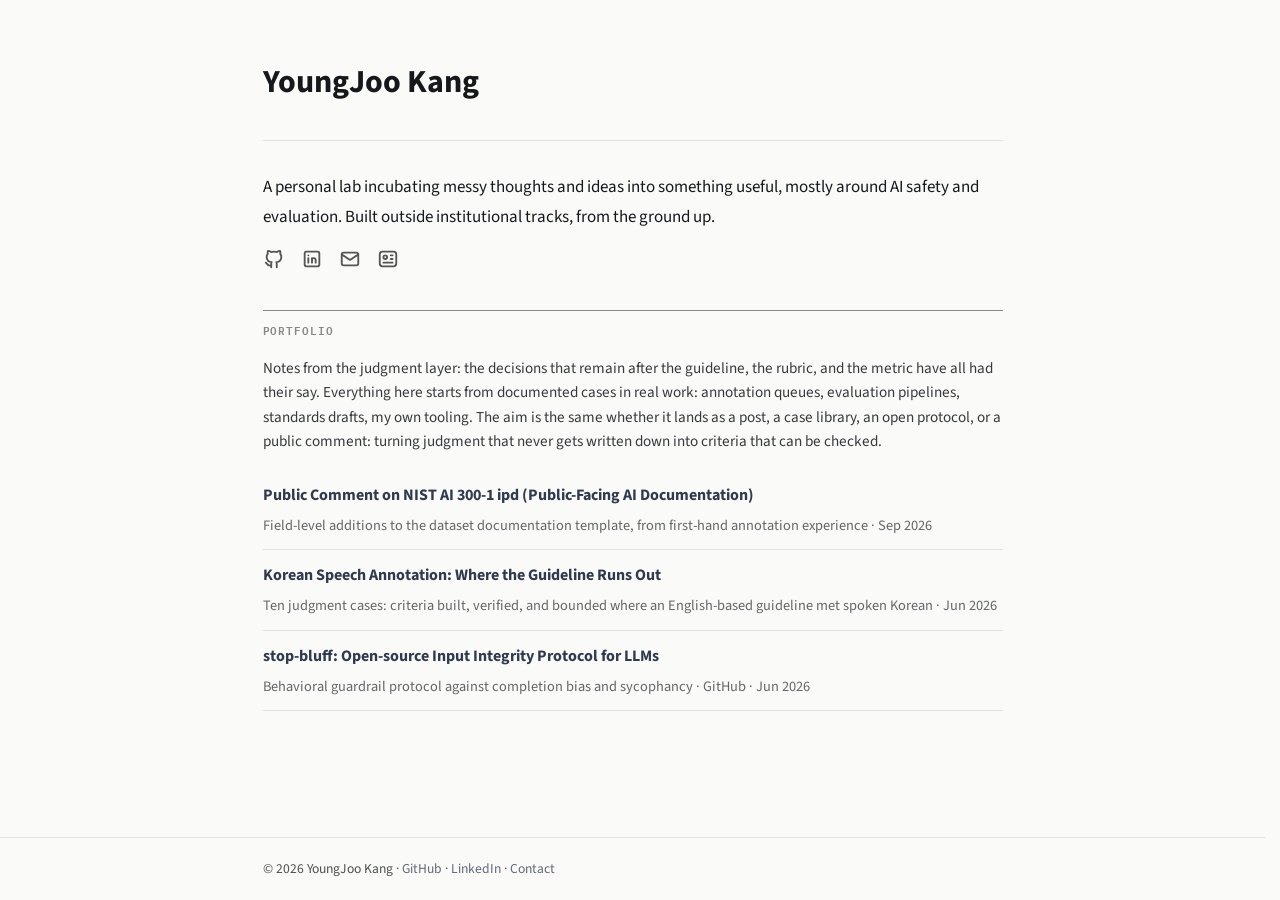
==== commit afcdfe05: "deploy: youngjoo-kang/incubating@7244c96dce3118fa2bb507cb5dd863d115bfb9ae" ====
--- a/index.html
+++ b/index.html
@@ -2,7 +2,7 @@
 <html lang="en"><head>
   <meta charset="utf-8">
   <meta http-equiv="X-UA-Compatible" content="IE=edge">
-  <meta name="viewport" content="width=device-width, initial-scale=1"><!-- Begin Jekyll SEO tag v2.9.0 -->
+  <meta name="viewport" content="width=device-width, initial-scale=1"><!-- Begin Jekyll SEO tag v2.9.1 -->
 <title>Home | YoungJoo Kang</title>
 <meta name="generator" content="Jekyll v4.4.1" />
 <meta property="og:title" content="Home" />
@@ -38,20 +38,31 @@
 
   </div>
 
+  
+
   <section class="home__section">
     <h2 class="home__label">Portfolio</h2>
+    
+    <p class="home__intro">Notes from the judgment layer: the decisions that remain after the guideline, the rubric, and the metric have all had their say. Everything here starts from documented cases in real work: annotation queues, evaluation pipelines, standards drafts, my own tooling. The aim is the same whether it lands as a post, a case library, an open protocol, or a public comment: turning judgment that never gets written down into criteria that can be checked.</p>
+    
     <ul class="home__list">
       
       
+      <li class="home__row">
+        <a class="home__row-title" href="/assets/nist-ai-300-1-public-comment.pdf">Public Comment on NIST AI 300-1 ipd (Public-Facing AI Documentation)</a>
+        <div class="home__row-desc">Field-level additions to the dataset documentation template, from first-hand annotation experience · Sep 2026</div>
+      </li>
       
       <li class="home__row">
-        <a class="home__row-title" href="/portfolio/utt/">01. UTT: Korean Speech Annotation</a>
-        <div class="home__row-desc">Judgment framework research on Korean speech annotation</div>
+        <a class="home__row-title" href="/portfolio/utt/">Korean Speech Annotation: Where the Guideline Runs Out</a>
+        <div class="home__row-desc">Ten judgment cases: criteria built, verified, and bounded where an English-based guideline met spoken Korean · Jun 2026</div>
       </li>
       
-      <li class="home__row home__row--upcoming">
-        <span class="home__row-title">02. SFT (upcoming)</span>
+      <li class="home__row">
+        <a class="home__row-title" href="https://github.com/youngjoo-kang/stop-bluff">stop-bluff: Open-source Input Integrity Protocol for LLMs</a>
+        <div class="home__row-desc">Behavioral guardrail protocol against completion bias and sycophancy · GitHub · Jun 2026</div>
       </li>
+      
     </ul>
   </section>
 
--- a/assets/main.css
+++ b/assets/main.css
@@ -91,7 +91,7 @@
   text-decoration: none;
 }
 a:visited {
-  color: rgb(22.9483471074, 86.2541322314, 168.5516528926);
+  color: rgb(8.9993518068%, 33.8251498947%, 66.0986874088%);
 }
 a:hover {
   color: #111;
@@ -196,20 +196,20 @@
   margin-bottom: 30px;
   width: 100%;
   text-align: left;
-  color: rgb(62.9, 62.9, 62.9);
+  color: rgb(24.6666666667%, 24.6666666667%, 24.6666666667%);
   border-collapse: collapse;
   border: 1px solid #e8e8e8;
 }
 table tr:nth-child(even) {
-  background-color: rgb(247.3, 247.3, 247.3);
+  background-color: rgb(96.9803921569%, 96.9803921569%, 96.9803921569%);
 }
 table th, table td {
   padding: 9.999999999px 15px;
 }
 table th {
-  background-color: rgb(239.65, 239.65, 239.65);
-  border: 1px solid rgb(221.8, 221.8, 221.8);
-  border-bottom-color: rgb(201.4, 201.4, 201.4);
+  background-color: rgb(93.9803921569%, 93.9803921569%, 93.9803921569%);
+  border: 1px solid rgb(86.9803921569%, 86.9803921569%, 86.9803921569%);
+  border-bottom-color: rgb(78.9803921569%, 78.9803921569%, 78.9803921569%);
 }
 table td {
   border: 1px solid #e8e8e8;
@@ -219,7 +219,7 @@
  * Site header
  */
 .site-header {
-  border-top: 5px solid rgb(66.25, 66.25, 66.25);
+  border-top: 5px solid rgb(25.9803921569%, 25.9803921569%, 25.9803921569%);
   border-bottom: 1px solid #e8e8e8;
   min-height: 55.95px;
   position: relative;
@@ -234,7 +234,7 @@
   float: left;
 }
 .site-title, .site-title:visited {
-  color: rgb(66.25, 66.25, 66.25);
+  color: rgb(25.9803921569%, 25.9803921569%, 25.9803921569%);
 }
 
 .site-nav {
@@ -282,7 +282,7 @@
     text-align: center;
   }
   .site-nav .menu-icon > svg {
-    fill: rgb(66.25, 66.25, 66.25);
+    fill: rgb(25.9803921569%, 25.9803921569%, 25.9803921569%);
   }
   .site-nav input ~ .trigger {
     clear: both;
@@ -858,6 +858,13 @@
   padding: 0;
 }
 
+.home__intro {
+  font-size: 0.95rem;
+  line-height: 1.6;
+  margin: 0 0 1rem;
+  opacity: 0.85;
+}
+
 .home__bio {
   margin: 0 0 2.5rem;
 }
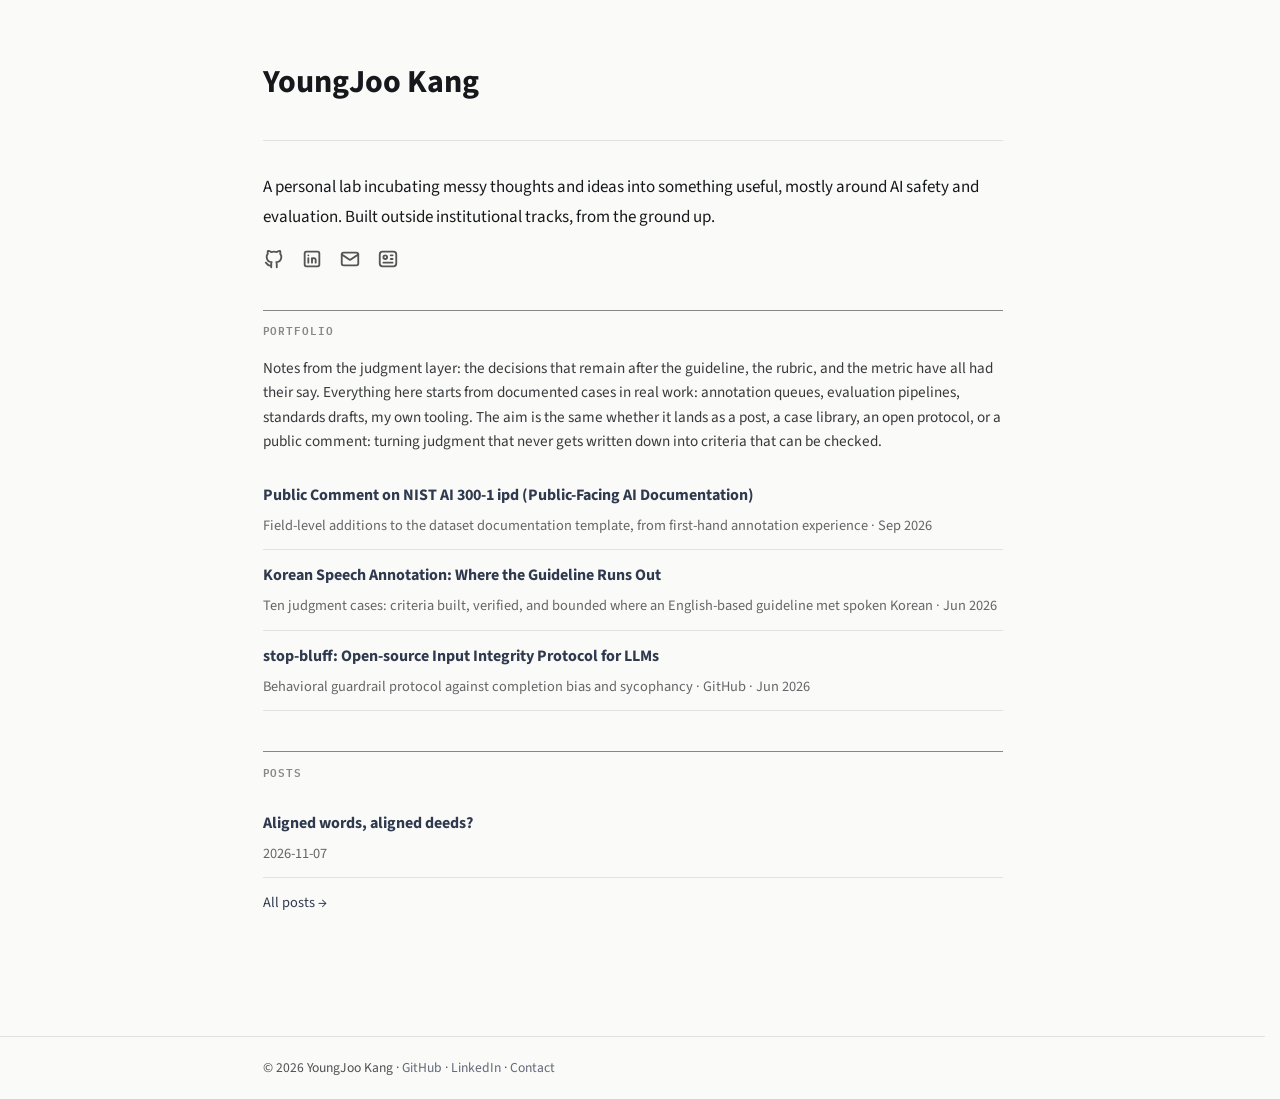
==== commit 99130c02: "deploy: youngjoo-kang/incubating@4236c55f70a2ec1242f3fbb0a7a880e481fc185a" ====
--- a/index.html
+++ b/index.html
@@ -67,6 +67,19 @@
   </section>
 
   
+  <section class="home__section">
+    <h2 class="home__label">Posts</h2>
+    <ul class="home__list">
+      
+      <li class="home__row">
+        <a class="home__row-title" href="/2026/11/07/aligned-words-aligned-deeds.html">Aligned words, aligned deeds?</a>
+        <div class="home__row-desc">2026-11-07</div>
+      </li>
+      
+    </ul>
+    <a class="home__more" href="/posts/">All posts →</a>
+  </section>
+  
 </article>
 
       </div>
